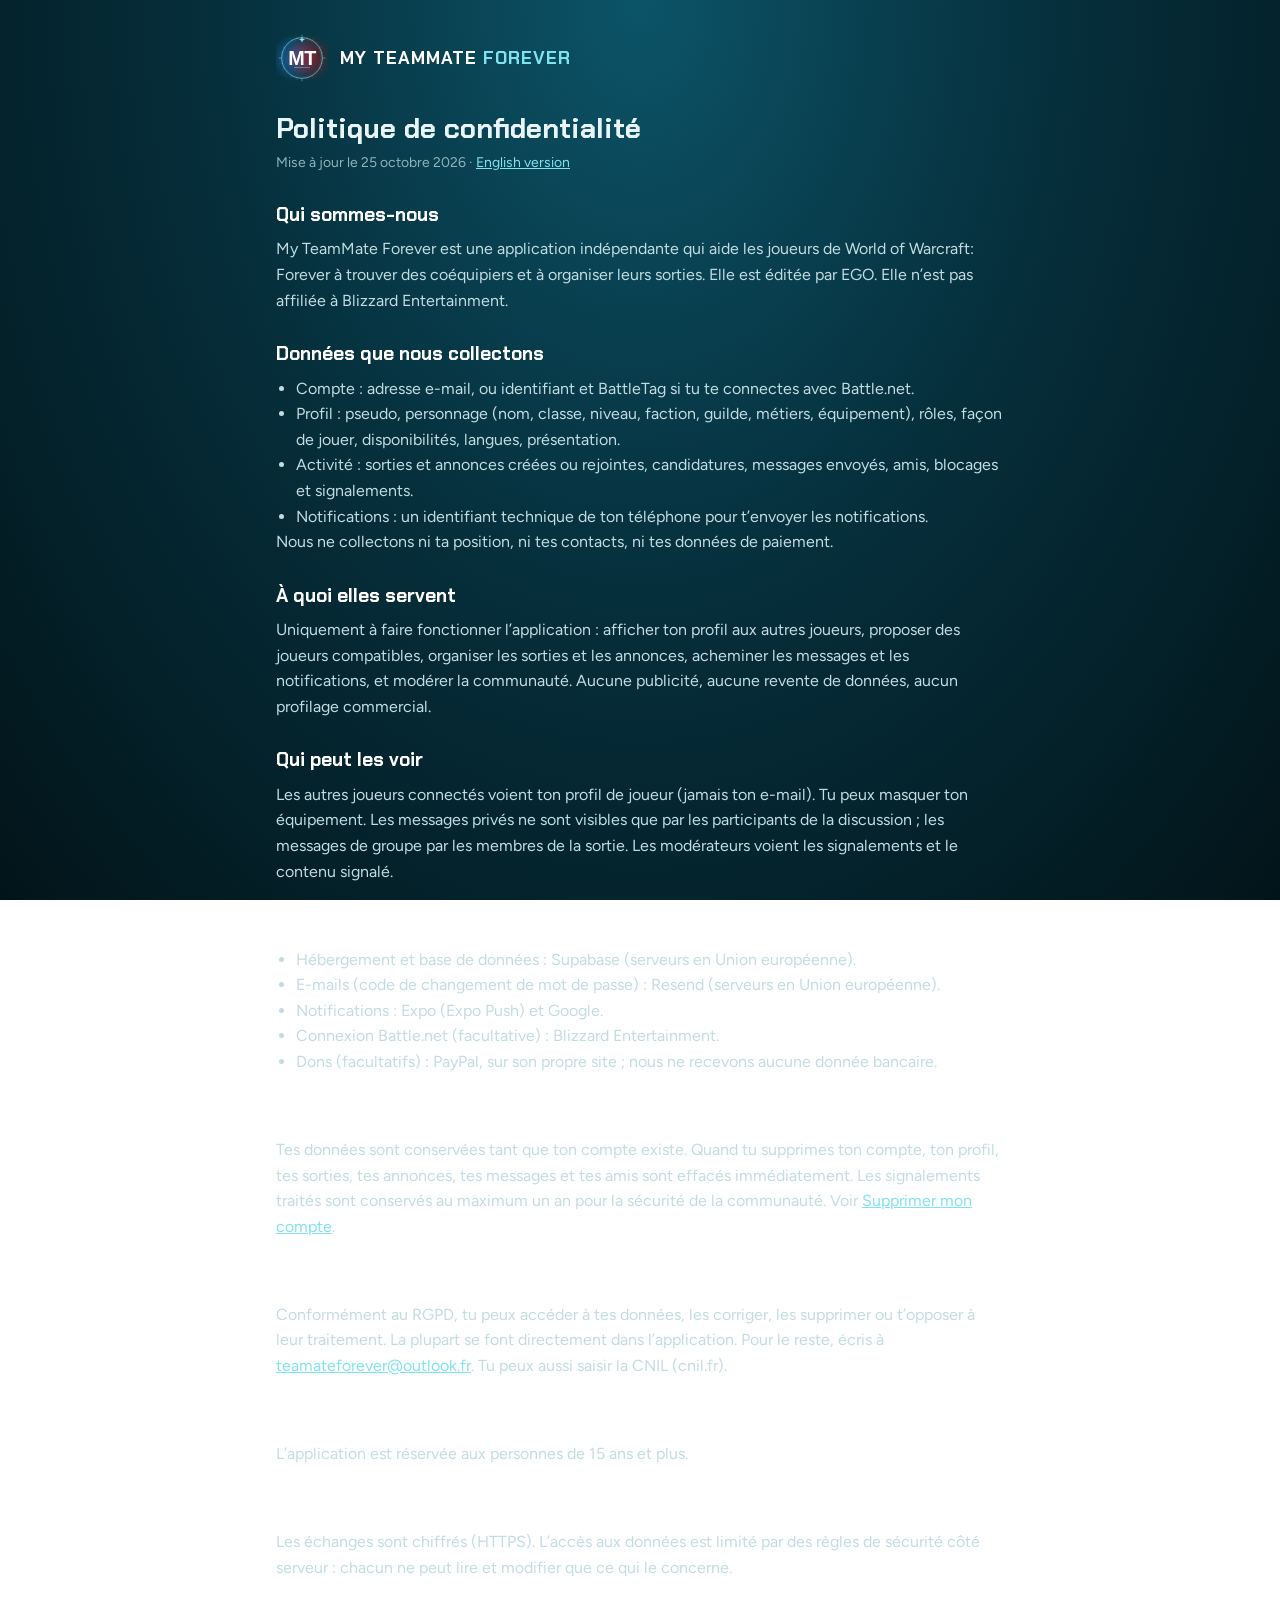
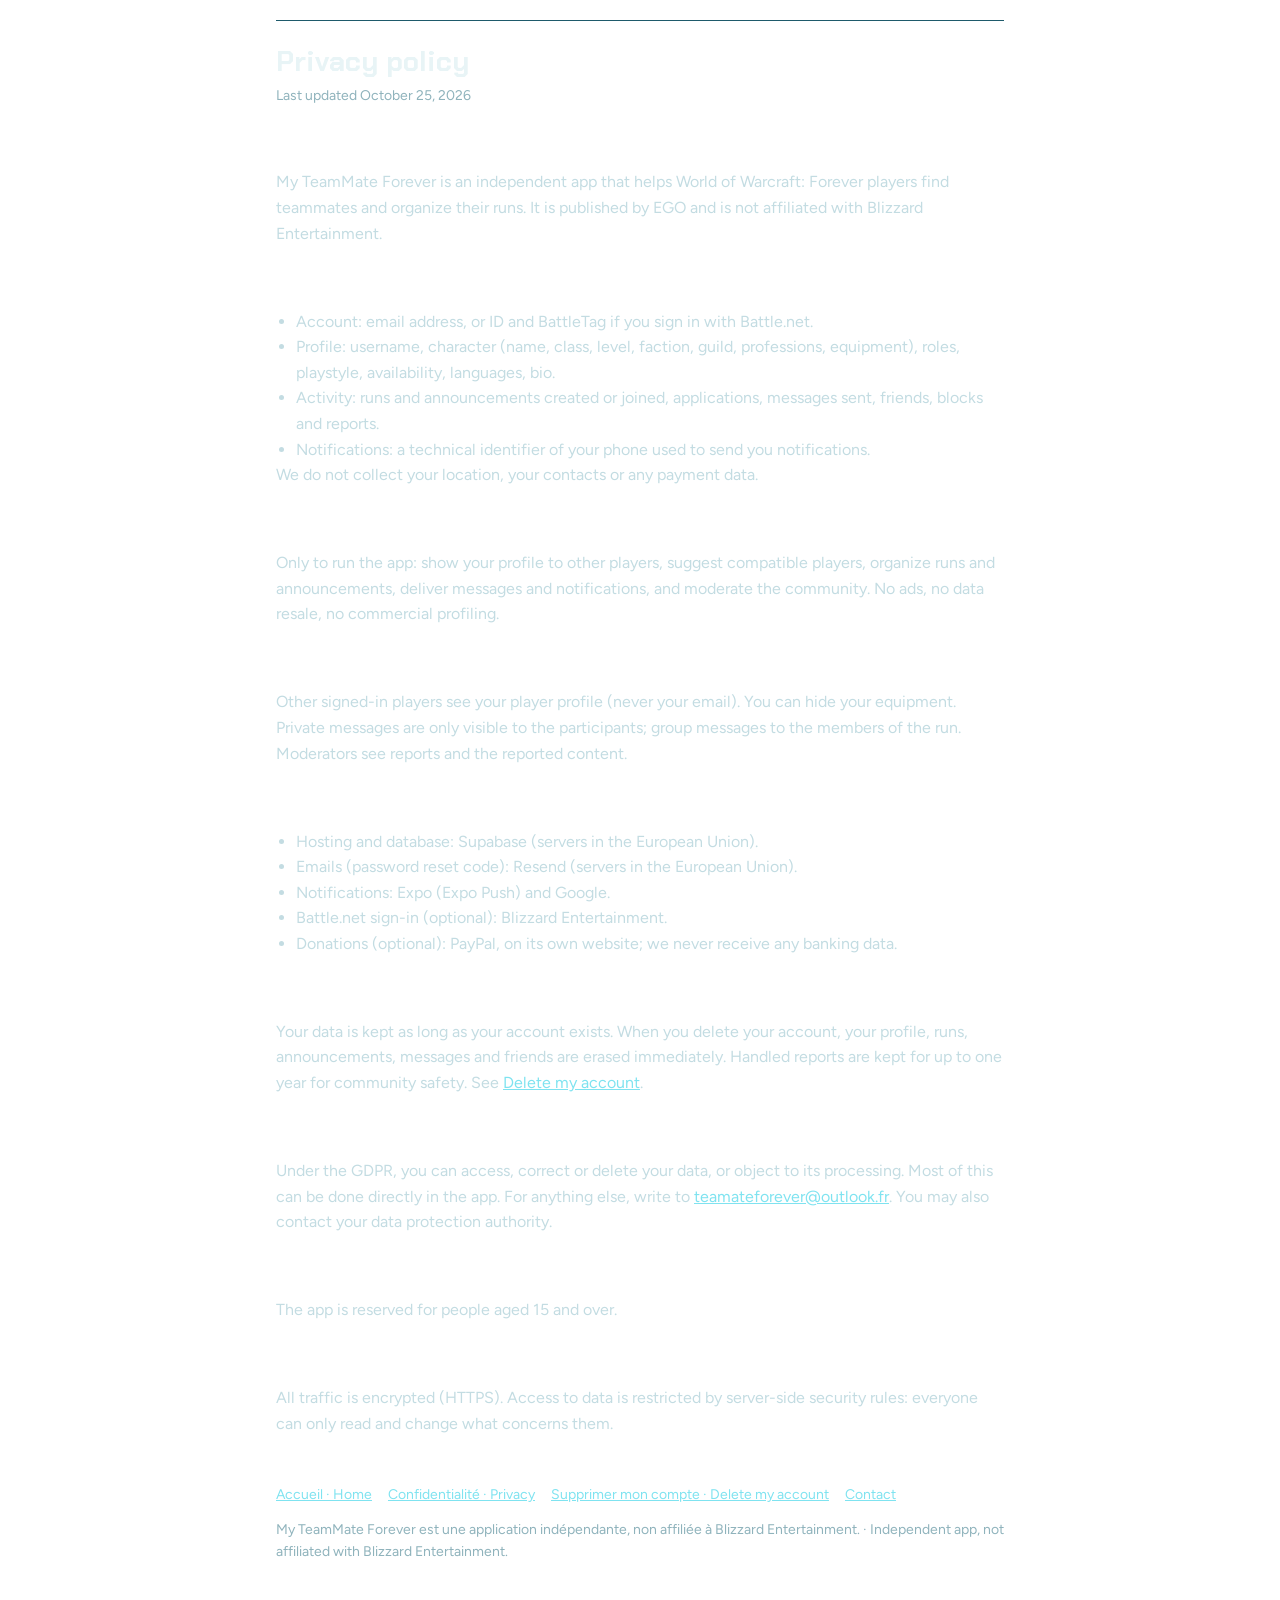
==== confidentialite.html @ d1c6d08a "Create confidentialite.html" ====
<!doctype html><html lang="fr"><head><meta charset="utf-8"><meta name="viewport" content="width=device-width,initial-scale=1"><title>Politique de confidentialité · My TeamMate Forever</title><meta name="description" content="Politique de confidentialité de My TeamMate Forever">
<link rel="icon" href="/logo.svg" type="image/svg+xml">
<link rel="preconnect" href="https://fonts.googleapis.com"><link href="https://fonts.googleapis.com/css2?family=Chakra+Petch:wght@600;700&family=Figtree:wght@400;600&display=swap" rel="stylesheet"><style>*{box-sizing:border-box;margin:0}body{background:radial-gradient(ellipse at 50% 0%,#0C5468 0%,#06303D 45%,#021419 100%) fixed;color:#E8F4F6;font:16px/1.6 Figtree,system-ui,sans-serif;min-height:100vh}
.wrap{max-width:760px;margin:0 auto;padding:32px 16px 64px}a{color:#7FE3F0}h1,h2,.brand{font-family:'Chakra Petch',sans-serif}
header{display:flex;align-items:center;gap:12px;margin-bottom:28px}header .logo{width:52px;height:52px}.brand{font-weight:700;font-size:18px;letter-spacing:1px;color:#fff;text-decoration:none}.brand span{color:#7FE3F0}
h1{font-size:28px;line-height:1.2;margin-bottom:6px}h2{font-size:19px;margin:26px 0 6px;color:#fff}p,li{color:#C3DCE2}ul{padding-left:20px}.muted{color:#8FB3BC;font-size:14px}
.card{background:rgba(11,63,78,.6);border:1px solid #1E5A6B;border-radius:16px;padding:20px;margin:18px 0}.lang{border-top:1px solid #1E5A6B;margin-top:40px;padding-top:24px}
nav.foot{margin-top:48px;display:flex;flex-wrap:wrap;gap:16px;font-size:14px}.hero{text-align:center;padding:30px 0}.hero .logo{width:200px;height:200px}.hero h1{font-size:34px;margin-top:10px}.hero h1 span{color:#7FE3F0}
.btn{display:inline-block;background:#7FE3F0;color:#021419;font-weight:700;text-decoration:none;padding:12px 22px;border-radius:12px;margin-top:16px}</style></head>
<body><div class="wrap"><header><a href="/" style="display:flex;align-items:center;gap:12px;text-decoration:none"><img class="logo" src="/logo.svg" alt="My TeamMate Forever"><span class="brand">MY TEAMMATE <span>FOREVER</span></span></a></header>
<h1>Politique de confidentialité</h1><p class="muted">Mise à jour le 25 octobre 2026 · <a href="#en">English version</a></p><h2>Qui sommes-nous</h2><p>My TeamMate Forever est une application indépendante qui aide les joueurs de World of Warcraft: Forever à trouver des coéquipiers et à organiser leurs sorties. Elle est éditée par EGO. Elle n’est pas affiliée à Blizzard Entertainment.</p><h2>Données que nous collectons</h2><ul><li>Compte : adresse e-mail, ou identifiant et BattleTag si tu te connectes avec Battle.net.</li><li>Profil : pseudo, personnage (nom, classe, niveau, faction, guilde, métiers, équipement), rôles, façon de jouer, disponibilités, langues, présentation.</li><li>Activité : sorties et annonces créées ou rejointes, candidatures, messages envoyés, amis, blocages et signalements.</li><li>Notifications : un identifiant technique de ton téléphone pour t’envoyer les notifications.</li></ul><p>Nous ne collectons ni ta position, ni tes contacts, ni tes données de paiement.</p><h2>À quoi elles servent</h2><p>Uniquement à faire fonctionner l’application : afficher ton profil aux autres joueurs, proposer des joueurs compatibles, organiser les sorties et les annonces, acheminer les messages et les notifications, et modérer la communauté. Aucune publicité, aucune revente de données, aucun profilage commercial.</p><h2>Qui peut les voir</h2><p>Les autres joueurs connectés voient ton profil de joueur (jamais ton e-mail). Tu peux masquer ton équipement. Les messages privés ne sont visibles que par les participants de la discussion ; les messages de groupe par les membres de la sortie. Les modérateurs voient les signalements et le contenu signalé.</p><h2>Prestataires</h2><ul><li>Hébergement et base de données : Supabase (serveurs en Union européenne).</li><li>E-mails (code de changement de mot de passe) : Resend (serveurs en Union européenne).</li><li>Notifications : Expo (Expo Push) et Google.</li><li>Connexion Battle.net (facultative) : Blizzard Entertainment.</li><li>Dons (facultatifs) : PayPal, sur son propre site ; nous ne recevons aucune donnée bancaire.</li></ul><h2>Durée de conservation</h2><p>Tes données sont conservées tant que ton compte existe. Quand tu supprimes ton compte, ton profil, tes sorties, tes annonces, tes messages et tes amis sont effacés immédiatement. Les signalements traités sont conservés au maximum un an pour la sécurité de la communauté. Voir <a href="/supprimer-compte">Supprimer mon compte</a>.</p><h2>Tes droits</h2><p>Conformément au RGPD, tu peux accéder à tes données, les corriger, les supprimer ou t’opposer à leur traitement. La plupart se font directement dans l’application. Pour le reste, écris à <a href="mailto:teamateforever@outlook.fr">teamateforever@outlook.fr</a>. Tu peux aussi saisir la CNIL (cnil.fr).</p><h2>Âge minimum</h2><p>L’application est réservée aux personnes de 15 ans et plus.</p><h2>Sécurité</h2><p>Les échanges sont chiffrés (HTTPS). L’accès aux données est limité par des règles de sécurité côté serveur : chacun ne peut lire et modifier que ce qui le concerne.</p><div class="lang" id="en"><h1>Privacy policy</h1><p class="muted">Last updated October 25, 2026</p><h2>Who we are</h2><p>My TeamMate Forever is an independent app that helps World of Warcraft: Forever players find teammates and organize their runs. It is published by EGO and is not affiliated with Blizzard Entertainment.</p><h2>Data we collect</h2><ul><li>Account: email address, or ID and BattleTag if you sign in with Battle.net.</li><li>Profile: username, character (name, class, level, faction, guild, professions, equipment), roles, playstyle, availability, languages, bio.</li><li>Activity: runs and announcements created or joined, applications, messages sent, friends, blocks and reports.</li><li>Notifications: a technical identifier of your phone used to send you notifications.</li></ul><p>We do not collect your location, your contacts or any payment data.</p><h2>How we use it</h2><p>Only to run the app: show your profile to other players, suggest compatible players, organize runs and announcements, deliver messages and notifications, and moderate the community. No ads, no data resale, no commercial profiling.</p><h2>Who can see it</h2><p>Other signed-in players see your player profile (never your email). You can hide your equipment. Private messages are only visible to the participants; group messages to the members of the run. Moderators see reports and the reported content.</p><h2>Service providers</h2><ul><li>Hosting and database: Supabase (servers in the European Union).</li><li>Emails (password reset code): Resend (servers in the European Union).</li><li>Notifications: Expo (Expo Push) and Google.</li><li>Battle.net sign-in (optional): Blizzard Entertainment.</li><li>Donations (optional): PayPal, on its own website; we never receive any banking data.</li></ul><h2>Retention</h2><p>Your data is kept as long as your account exists. When you delete your account, your profile, runs, announcements, messages and friends are erased immediately. Handled reports are kept for up to one year for community safety. See <a href="/supprimer-compte">Delete my account</a>.</p><h2>Your rights</h2><p>Under the GDPR, you can access, correct or delete your data, or object to its processing. Most of this can be done directly in the app. For anything else, write to <a href="mailto:teamateforever@outlook.fr">teamateforever@outlook.fr</a>. You may also contact your data protection authority.</p><h2>Minimum age</h2><p>The app is reserved for people aged 15 and over.</p><h2>Security</h2><p>All traffic is encrypted (HTTPS). Access to data is restricted by server-side security rules: everyone can only read and change what concerns them.</p></div>
<nav class="foot"><a href="/">Accueil · Home</a><a href="/confidentialite">Confidentialité · Privacy</a><a href="/supprimer-compte">Supprimer mon compte · Delete my account</a><a href="mailto:teamateforever@outlook.fr">Contact</a></nav>
<p class="muted" style="margin-top:12px">My TeamMate Forever est une application indépendante, non affiliée à Blizzard Entertainment. · Independent app, not affiliated with Blizzard Entertainment.</p></div></body></html>
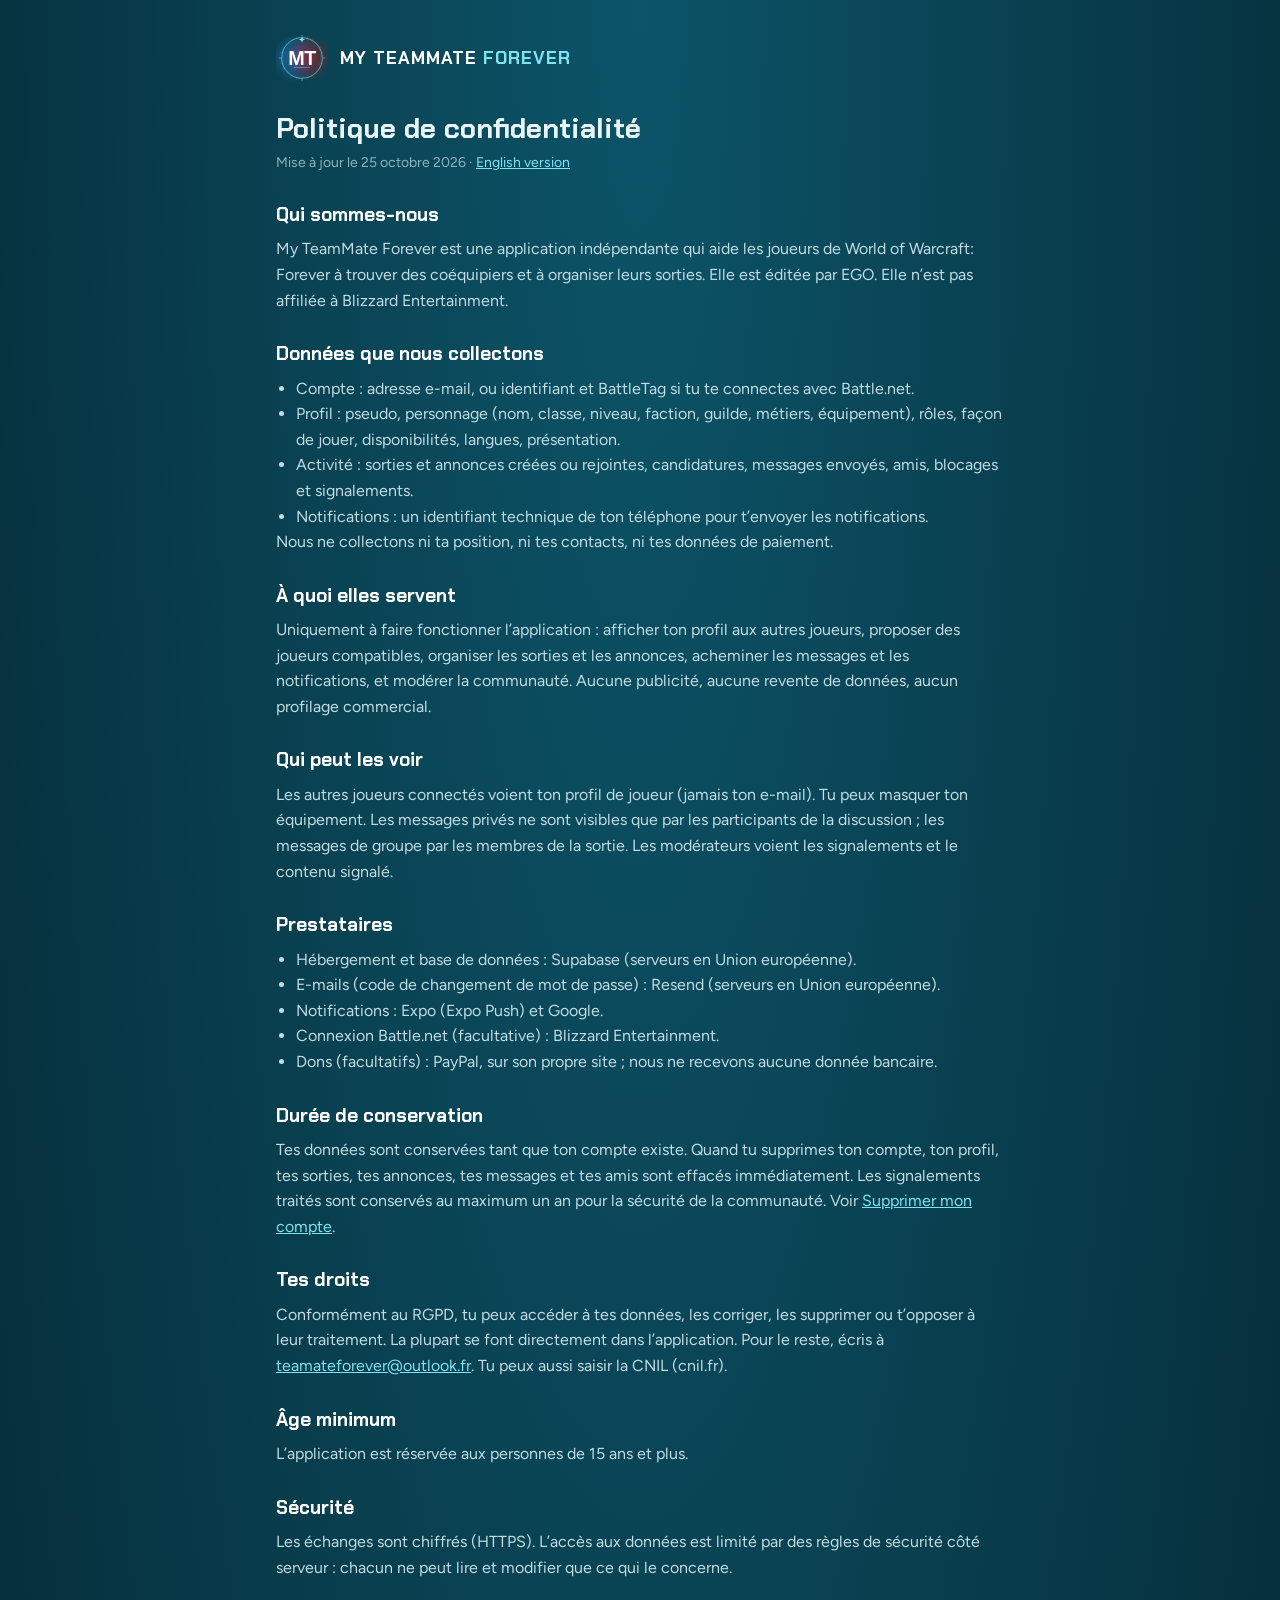
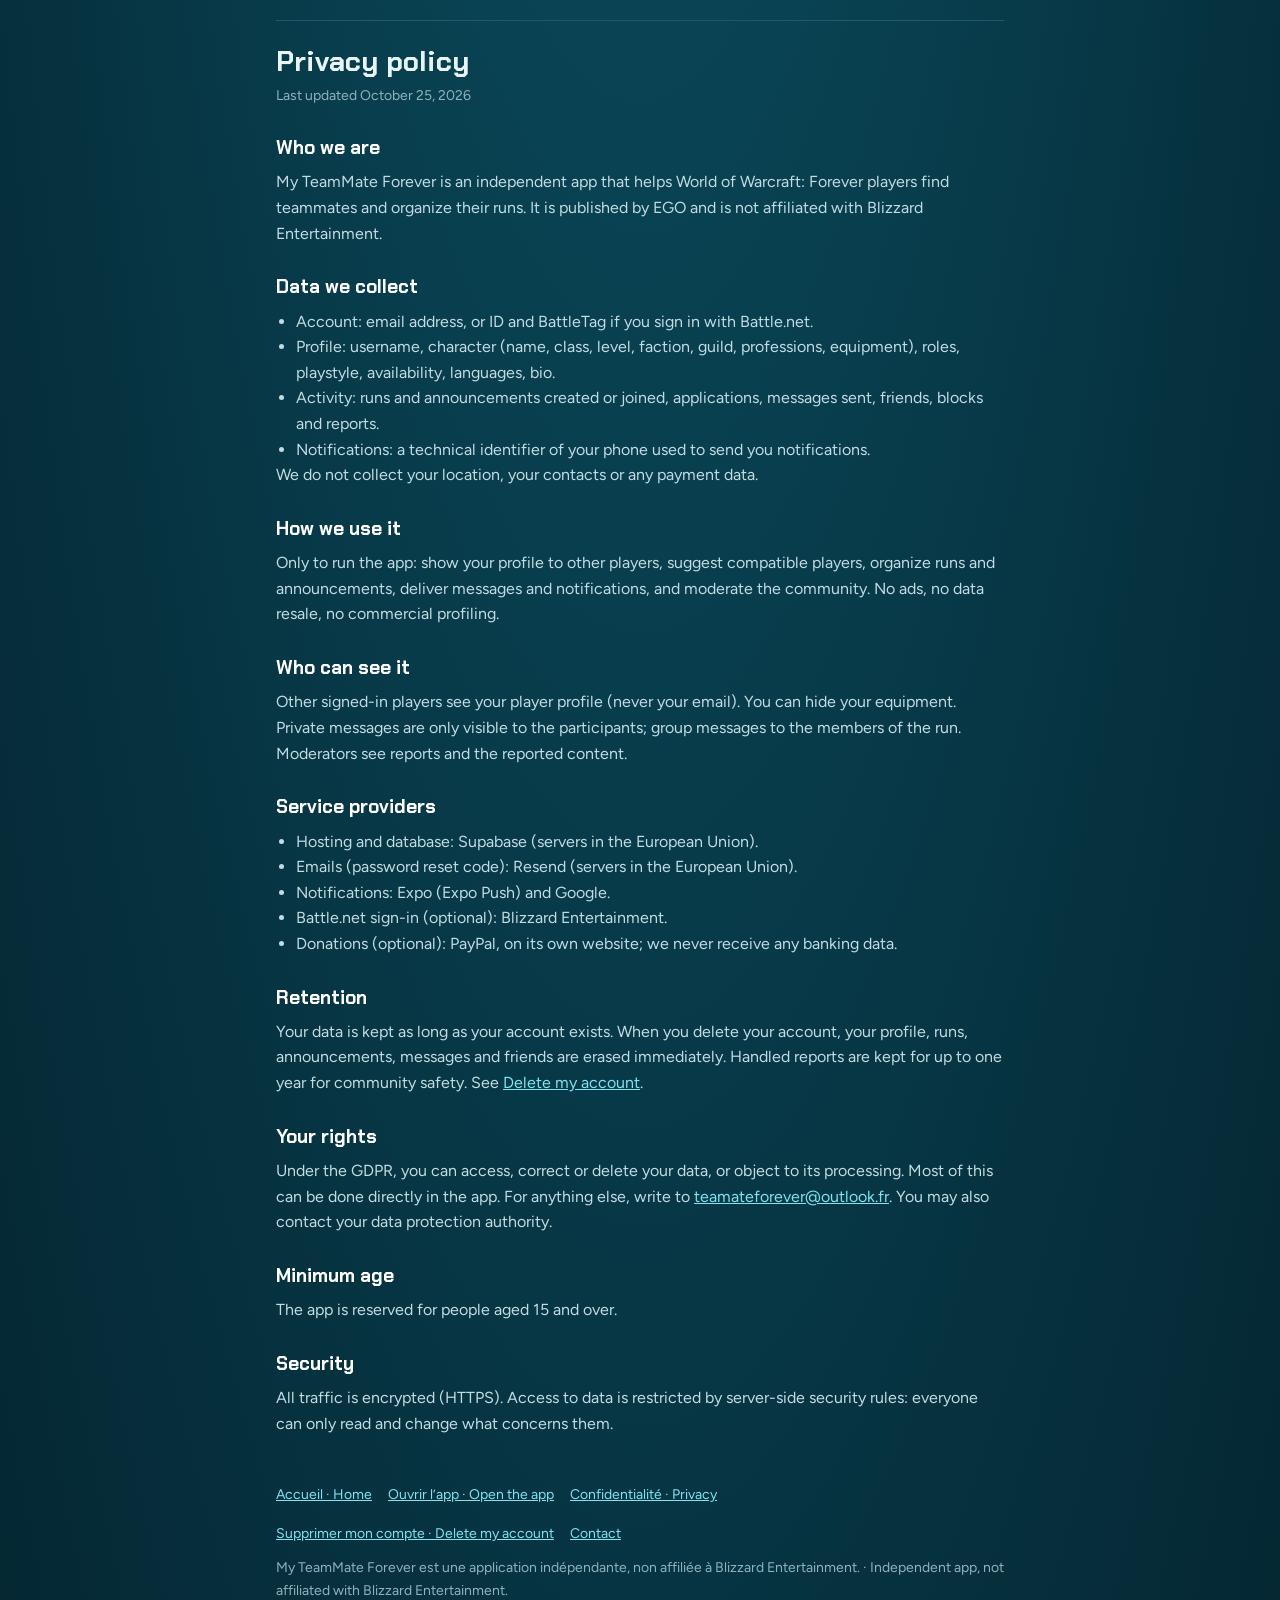
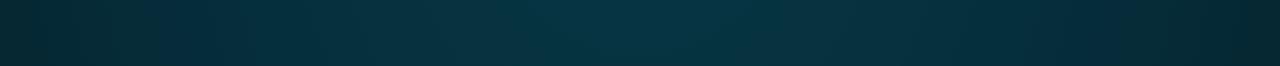
==== commit b5c9600c: "Add files via upload" ====
--- a/confidentialite.html
+++ b/confidentialite.html
@@ -1,13 +1,16 @@
 <!doctype html><html lang="fr"><head><meta charset="utf-8"><meta name="viewport" content="width=device-width,initial-scale=1"><title>Politique de confidentialité · My TeamMate Forever</title><meta name="description" content="Politique de confidentialité de My TeamMate Forever">
+<link rel="canonical" href="https://myteammateforever.com/confidentialite"><meta name="theme-color" content="#06303D"><link rel="alternate" hreflang="fr" href="https://myteammateforever.com/confidentialite"><link rel="alternate" hreflang="en" href="https://myteammateforever.com/confidentialite#en">
+<meta property="og:type" content="website"><meta property="og:site_name" content="My TeamMate Forever"><meta property="og:title" content="Politique de confidentialité · My TeamMate Forever"><meta property="og:description" content="Politique de confidentialité de My TeamMate Forever"><meta property="og:url" content="https://myteammateforever.com/confidentialite"><meta property="og:image" content="https://myteammateforever.com/og-image.jpg"><meta property="og:locale" content="fr_FR"><meta property="og:locale:alternate" content="en_US">
+<meta name="twitter:card" content="summary_large_image"><meta name="twitter:title" content="Politique de confidentialité · My TeamMate Forever"><meta name="twitter:description" content="Politique de confidentialité de My TeamMate Forever"><meta name="twitter:image" content="https://myteammateforever.com/og-image.jpg">
 <link rel="icon" href="/logo.svg" type="image/svg+xml">
-<link rel="preconnect" href="https://fonts.googleapis.com"><link href="https://fonts.googleapis.com/css2?family=Chakra+Petch:wght@600;700&family=Figtree:wght@400;600&display=swap" rel="stylesheet"><style>*{box-sizing:border-box;margin:0}body{background:radial-gradient(ellipse at 50% 0%,#0C5468 0%,#06303D 45%,#021419 100%) fixed;color:#E8F4F6;font:16px/1.6 Figtree,system-ui,sans-serif;min-height:100vh}
+<link rel="preconnect" href="https://fonts.googleapis.com"><link href="https://fonts.googleapis.com/css2?family=Chakra+Petch:wght@600;700&family=Figtree:wght@400;600&display=swap" rel="stylesheet"><style>*{box-sizing:border-box;margin:0}html{background:#021419}body{background:radial-gradient(ellipse at 50% 0%,#0C5468 0%,#06303D 700px,#021419 1400px) no-repeat,#021419;color:#E8F4F6;font:16px/1.6 Figtree,system-ui,sans-serif;min-height:100vh}
 .wrap{max-width:760px;margin:0 auto;padding:32px 16px 64px}a{color:#7FE3F0}h1,h2,.brand{font-family:'Chakra Petch',sans-serif}
 header{display:flex;align-items:center;gap:12px;margin-bottom:28px}header .logo{width:52px;height:52px}.brand{font-weight:700;font-size:18px;letter-spacing:1px;color:#fff;text-decoration:none}.brand span{color:#7FE3F0}
 h1{font-size:28px;line-height:1.2;margin-bottom:6px}h2{font-size:19px;margin:26px 0 6px;color:#fff}p,li{color:#C3DCE2}ul{padding-left:20px}.muted{color:#8FB3BC;font-size:14px}
 .card{background:rgba(11,63,78,.6);border:1px solid #1E5A6B;border-radius:16px;padding:20px;margin:18px 0}.lang{border-top:1px solid #1E5A6B;margin-top:40px;padding-top:24px}
 nav.foot{margin-top:48px;display:flex;flex-wrap:wrap;gap:16px;font-size:14px}.hero{text-align:center;padding:30px 0}.hero .logo{width:200px;height:200px}.hero h1{font-size:34px;margin-top:10px}.hero h1 span{color:#7FE3F0}
-.btn{display:inline-block;background:#7FE3F0;color:#021419;font-weight:700;text-decoration:none;padding:12px 22px;border-radius:12px;margin-top:16px}</style></head>
+.faq h3{font-size:16px;margin:16px 0 4px;color:#fff;font-family:'Chakra Petch',sans-serif}.feat{display:grid;grid-template-columns:repeat(auto-fit,minmax(220px,1fr));gap:14px}.feat .card{margin:0}.feat h3{color:#fff;font-size:16px;margin-bottom:4px;font-family:'Chakra Petch',sans-serif}.soon{display:inline-block;border:1px solid #7FE3F0;color:#7FE3F0;border-radius:999px;padding:4px 12px;font-size:13px;margin-top:10px}.btn{display:inline-block;background:#7FE3F0;color:#021419;font-weight:700;text-decoration:none;padding:12px 22px;border-radius:12px;margin-top:16px}</style></head>
 <body><div class="wrap"><header><a href="/" style="display:flex;align-items:center;gap:12px;text-decoration:none"><img class="logo" src="/logo.svg" alt="My TeamMate Forever"><span class="brand">MY TEAMMATE <span>FOREVER</span></span></a></header>
 <h1>Politique de confidentialité</h1><p class="muted">Mise à jour le 25 octobre 2026 · <a href="#en">English version</a></p><h2>Qui sommes-nous</h2><p>My TeamMate Forever est une application indépendante qui aide les joueurs de World of Warcraft: Forever à trouver des coéquipiers et à organiser leurs sorties. Elle est éditée par EGO. Elle n’est pas affiliée à Blizzard Entertainment.</p><h2>Données que nous collectons</h2><ul><li>Compte : adresse e-mail, ou identifiant et BattleTag si tu te connectes avec Battle.net.</li><li>Profil : pseudo, personnage (nom, classe, niveau, faction, guilde, métiers, équipement), rôles, façon de jouer, disponibilités, langues, présentation.</li><li>Activité : sorties et annonces créées ou rejointes, candidatures, messages envoyés, amis, blocages et signalements.</li><li>Notifications : un identifiant technique de ton téléphone pour t’envoyer les notifications.</li></ul><p>Nous ne collectons ni ta position, ni tes contacts, ni tes données de paiement.</p><h2>À quoi elles servent</h2><p>Uniquement à faire fonctionner l’application : afficher ton profil aux autres joueurs, proposer des joueurs compatibles, organiser les sorties et les annonces, acheminer les messages et les notifications, et modérer la communauté. Aucune publicité, aucune revente de données, aucun profilage commercial.</p><h2>Qui peut les voir</h2><p>Les autres joueurs connectés voient ton profil de joueur (jamais ton e-mail). Tu peux masquer ton équipement. Les messages privés ne sont visibles que par les participants de la discussion ; les messages de groupe par les membres de la sortie. Les modérateurs voient les signalements et le contenu signalé.</p><h2>Prestataires</h2><ul><li>Hébergement et base de données : Supabase (serveurs en Union européenne).</li><li>E-mails (code de changement de mot de passe) : Resend (serveurs en Union européenne).</li><li>Notifications : Expo (Expo Push) et Google.</li><li>Connexion Battle.net (facultative) : Blizzard Entertainment.</li><li>Dons (facultatifs) : PayPal, sur son propre site ; nous ne recevons aucune donnée bancaire.</li></ul><h2>Durée de conservation</h2><p>Tes données sont conservées tant que ton compte existe. Quand tu supprimes ton compte, ton profil, tes sorties, tes annonces, tes messages et tes amis sont effacés immédiatement. Les signalements traités sont conservés au maximum un an pour la sécurité de la communauté. Voir <a href="/supprimer-compte">Supprimer mon compte</a>.</p><h2>Tes droits</h2><p>Conformément au RGPD, tu peux accéder à tes données, les corriger, les supprimer ou t’opposer à leur traitement. La plupart se font directement dans l’application. Pour le reste, écris à <a href="mailto:teamateforever@outlook.fr">teamateforever@outlook.fr</a>. Tu peux aussi saisir la CNIL (cnil.fr).</p><h2>Âge minimum</h2><p>L’application est réservée aux personnes de 15 ans et plus.</p><h2>Sécurité</h2><p>Les échanges sont chiffrés (HTTPS). L’accès aux données est limité par des règles de sécurité côté serveur : chacun ne peut lire et modifier que ce qui le concerne.</p><div class="lang" id="en"><h1>Privacy policy</h1><p class="muted">Last updated October 25, 2026</p><h2>Who we are</h2><p>My TeamMate Forever is an independent app that helps World of Warcraft: Forever players find teammates and organize their runs. It is published by EGO and is not affiliated with Blizzard Entertainment.</p><h2>Data we collect</h2><ul><li>Account: email address, or ID and BattleTag if you sign in with Battle.net.</li><li>Profile: username, character (name, class, level, faction, guild, professions, equipment), roles, playstyle, availability, languages, bio.</li><li>Activity: runs and announcements created or joined, applications, messages sent, friends, blocks and reports.</li><li>Notifications: a technical identifier of your phone used to send you notifications.</li></ul><p>We do not collect your location, your contacts or any payment data.</p><h2>How we use it</h2><p>Only to run the app: show your profile to other players, suggest compatible players, organize runs and announcements, deliver messages and notifications, and moderate the community. No ads, no data resale, no commercial profiling.</p><h2>Who can see it</h2><p>Other signed-in players see your player profile (never your email). You can hide your equipment. Private messages are only visible to the participants; group messages to the members of the run. Moderators see reports and the reported content.</p><h2>Service providers</h2><ul><li>Hosting and database: Supabase (servers in the European Union).</li><li>Emails (password reset code): Resend (servers in the European Union).</li><li>Notifications: Expo (Expo Push) and Google.</li><li>Battle.net sign-in (optional): Blizzard Entertainment.</li><li>Donations (optional): PayPal, on its own website; we never receive any banking data.</li></ul><h2>Retention</h2><p>Your data is kept as long as your account exists. When you delete your account, your profile, runs, announcements, messages and friends are erased immediately. Handled reports are kept for up to one year for community safety. See <a href="/supprimer-compte">Delete my account</a>.</p><h2>Your rights</h2><p>Under the GDPR, you can access, correct or delete your data, or object to its processing. Most of this can be done directly in the app. For anything else, write to <a href="mailto:teamateforever@outlook.fr">teamateforever@outlook.fr</a>. You may also contact your data protection authority.</p><h2>Minimum age</h2><p>The app is reserved for people aged 15 and over.</p><h2>Security</h2><p>All traffic is encrypted (HTTPS). Access to data is restricted by server-side security rules: everyone can only read and change what concerns them.</p></div>
-<nav class="foot"><a href="/">Accueil · Home</a><a href="/confidentialite">Confidentialité · Privacy</a><a href="/supprimer-compte">Supprimer mon compte · Delete my account</a><a href="mailto:teamateforever@outlook.fr">Contact</a></nav>
-<p class="muted" style="margin-top:12px">My TeamMate Forever est une application indépendante, non affiliée à Blizzard Entertainment. · Independent app, not affiliated with Blizzard Entertainment.</p></div></body></html>
+<nav class="foot"><a href="/">Accueil · Home</a><a href="/app">Ouvrir l’app · Open the app</a><a href="/confidentialite">Confidentialité · Privacy</a><a href="/supprimer-compte">Supprimer mon compte · Delete my account</a><a href="mailto:teamateforever@outlook.fr">Contact</a></nav>
+<p class="muted" style="margin-top:12px">My TeamMate Forever est une application indépendante, non affiliée à Blizzard Entertainment. · Independent app, not affiliated with Blizzard Entertainment.</p></div></body></html>
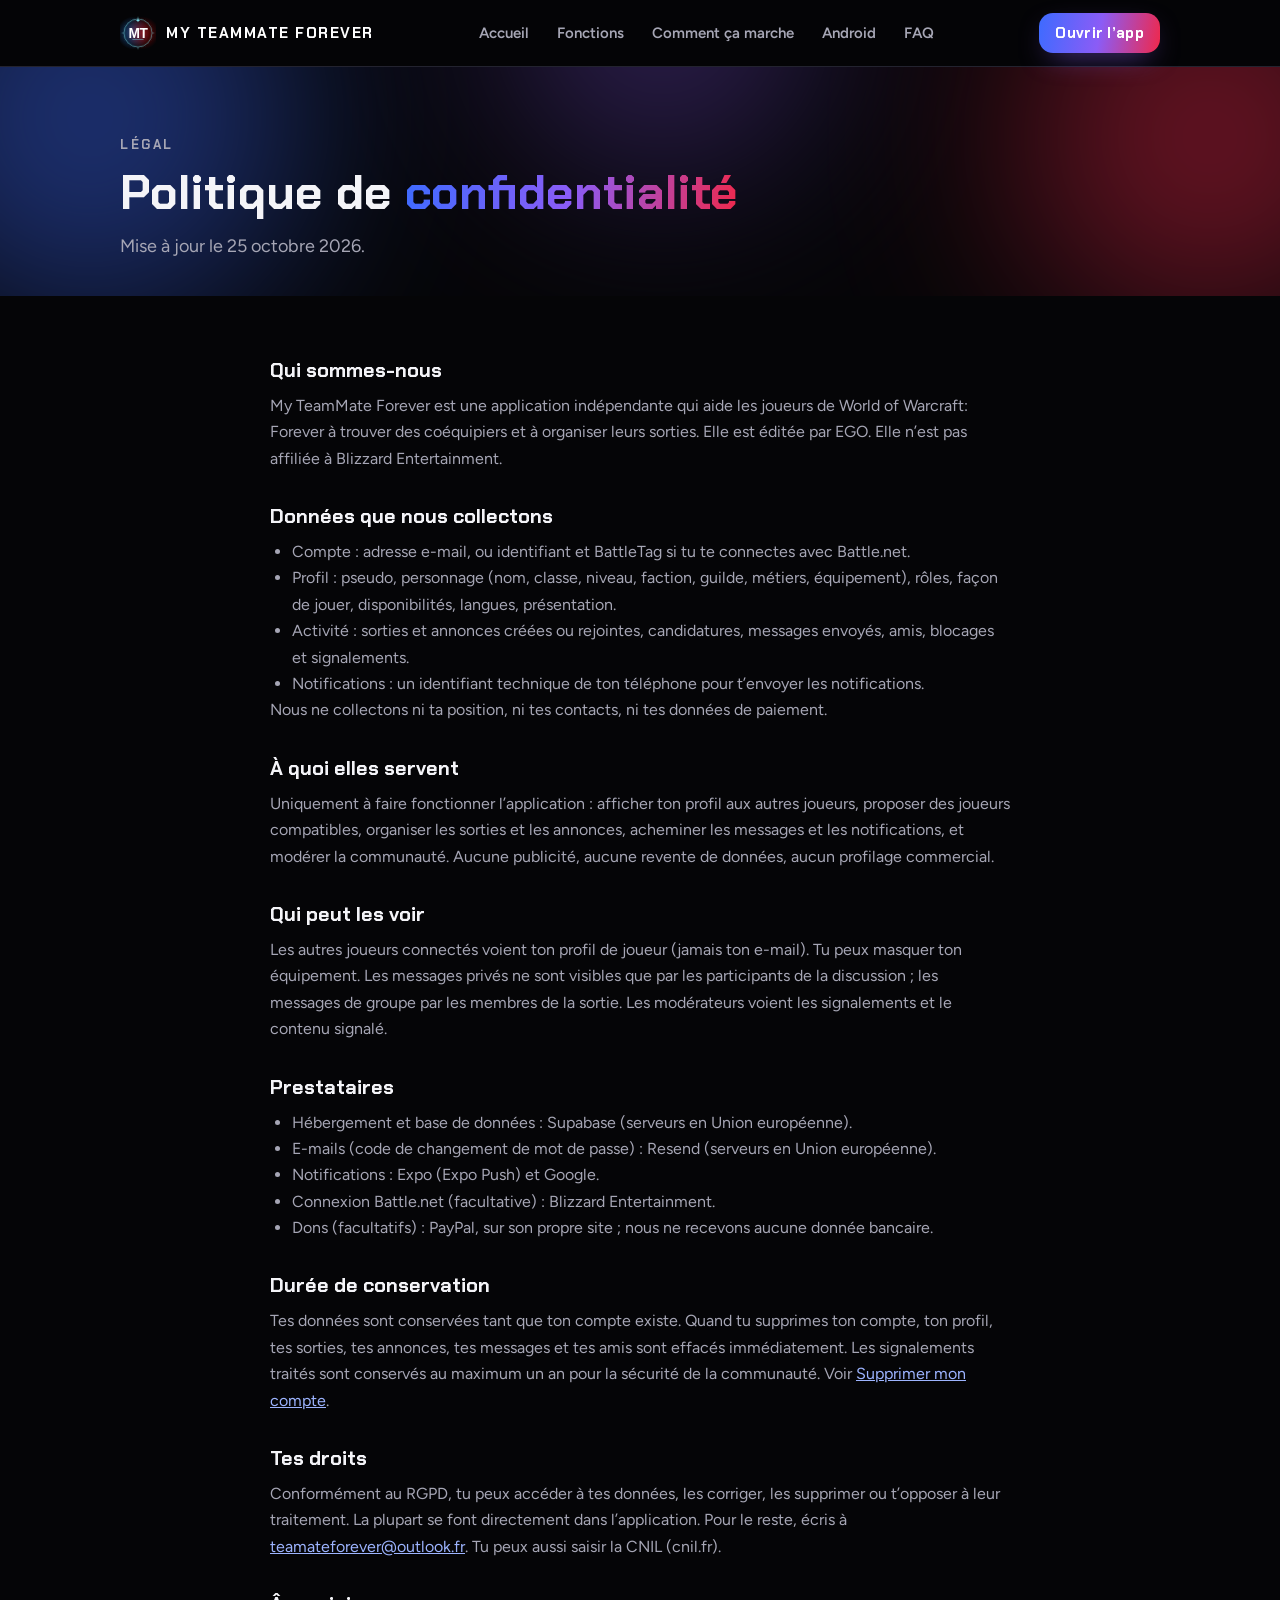
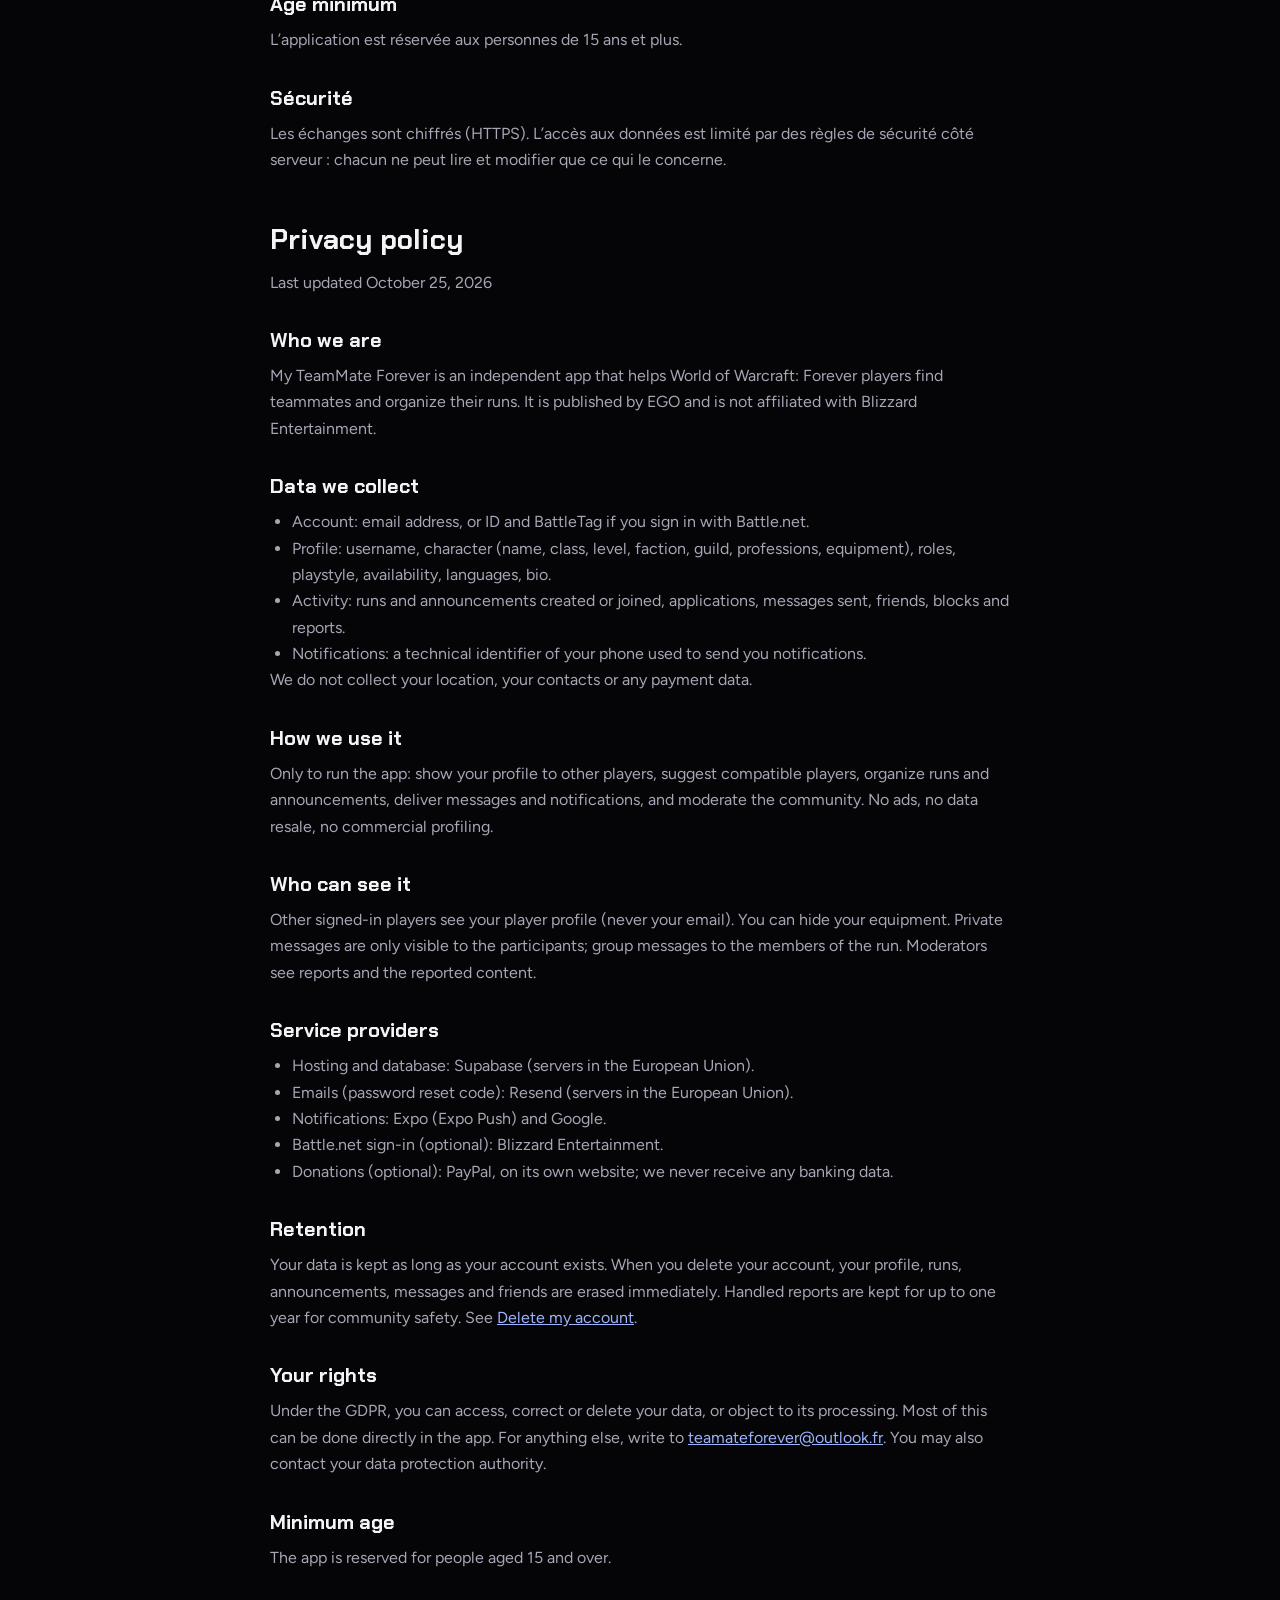
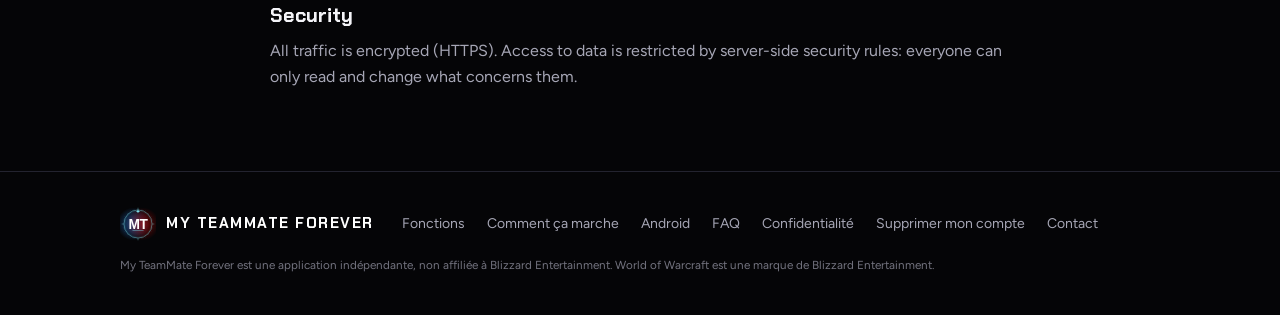
==== commit 0ea74a7e: "Add files via upload" ====
--- a/confidentialite.html
+++ b/confidentialite.html
@@ -1,16 +1,17 @@
-<!doctype html><html lang="fr"><head><meta charset="utf-8"><meta name="viewport" content="width=device-width,initial-scale=1"><title>Politique de confidentialité · My TeamMate Forever</title><meta name="description" content="Politique de confidentialité de My TeamMate Forever">
-<link rel="canonical" href="https://myteammateforever.com/confidentialite"><meta name="theme-color" content="#06303D"><link rel="alternate" hreflang="fr" href="https://myteammateforever.com/confidentialite"><link rel="alternate" hreflang="en" href="https://myteammateforever.com/confidentialite#en">
-<meta property="og:type" content="website"><meta property="og:site_name" content="My TeamMate Forever"><meta property="og:title" content="Politique de confidentialité · My TeamMate Forever"><meta property="og:description" content="Politique de confidentialité de My TeamMate Forever"><meta property="og:url" content="https://myteammateforever.com/confidentialite"><meta property="og:image" content="https://myteammateforever.com/og-image.jpg"><meta property="og:locale" content="fr_FR"><meta property="og:locale:alternate" content="en_US">
-<meta name="twitter:card" content="summary_large_image"><meta name="twitter:title" content="Politique de confidentialité · My TeamMate Forever"><meta name="twitter:description" content="Politique de confidentialité de My TeamMate Forever"><meta name="twitter:image" content="https://myteammateforever.com/og-image.jpg">
-<link rel="icon" href="/logo.svg" type="image/svg+xml">
-<link rel="preconnect" href="https://fonts.googleapis.com"><link href="https://fonts.googleapis.com/css2?family=Chakra+Petch:wght@600;700&family=Figtree:wght@400;600&display=swap" rel="stylesheet"><style>*{box-sizing:border-box;margin:0}html{background:#021419}body{background:radial-gradient(ellipse at 50% 0%,#0C5468 0%,#06303D 700px,#021419 1400px) no-repeat,#021419;color:#E8F4F6;font:16px/1.6 Figtree,system-ui,sans-serif;min-height:100vh}
-.wrap{max-width:760px;margin:0 auto;padding:32px 16px 64px}a{color:#7FE3F0}h1,h2,.brand{font-family:'Chakra Petch',sans-serif}
-header{display:flex;align-items:center;gap:12px;margin-bottom:28px}header .logo{width:52px;height:52px}.brand{font-weight:700;font-size:18px;letter-spacing:1px;color:#fff;text-decoration:none}.brand span{color:#7FE3F0}
-h1{font-size:28px;line-height:1.2;margin-bottom:6px}h2{font-size:19px;margin:26px 0 6px;color:#fff}p,li{color:#C3DCE2}ul{padding-left:20px}.muted{color:#8FB3BC;font-size:14px}
-.card{background:rgba(11,63,78,.6);border:1px solid #1E5A6B;border-radius:16px;padding:20px;margin:18px 0}.lang{border-top:1px solid #1E5A6B;margin-top:40px;padding-top:24px}
-nav.foot{margin-top:48px;display:flex;flex-wrap:wrap;gap:16px;font-size:14px}.hero{text-align:center;padding:30px 0}.hero .logo{width:200px;height:200px}.hero h1{font-size:34px;margin-top:10px}.hero h1 span{color:#7FE3F0}
-.faq h3{font-size:16px;margin:16px 0 4px;color:#fff;font-family:'Chakra Petch',sans-serif}.feat{display:grid;grid-template-columns:repeat(auto-fit,minmax(220px,1fr));gap:14px}.feat .card{margin:0}.feat h3{color:#fff;font-size:16px;margin-bottom:4px;font-family:'Chakra Petch',sans-serif}.soon{display:inline-block;border:1px solid #7FE3F0;color:#7FE3F0;border-radius:999px;padding:4px 12px;font-size:13px;margin-top:10px}.btn{display:inline-block;background:#7FE3F0;color:#021419;font-weight:700;text-decoration:none;padding:12px 22px;border-radius:12px;margin-top:16px}</style></head>
-<body><div class="wrap"><header><a href="/" style="display:flex;align-items:center;gap:12px;text-decoration:none"><img class="logo" src="/logo.svg" alt="My TeamMate Forever"><span class="brand">MY TEAMMATE <span>FOREVER</span></span></a></header>
-<h1>Politique de confidentialité</h1><p class="muted">Mise à jour le 25 octobre 2026 · <a href="#en">English version</a></p><h2>Qui sommes-nous</h2><p>My TeamMate Forever est une application indépendante qui aide les joueurs de World of Warcraft: Forever à trouver des coéquipiers et à organiser leurs sorties. Elle est éditée par EGO. Elle n’est pas affiliée à Blizzard Entertainment.</p><h2>Données que nous collectons</h2><ul><li>Compte : adresse e-mail, ou identifiant et BattleTag si tu te connectes avec Battle.net.</li><li>Profil : pseudo, personnage (nom, classe, niveau, faction, guilde, métiers, équipement), rôles, façon de jouer, disponibilités, langues, présentation.</li><li>Activité : sorties et annonces créées ou rejointes, candidatures, messages envoyés, amis, blocages et signalements.</li><li>Notifications : un identifiant technique de ton téléphone pour t’envoyer les notifications.</li></ul><p>Nous ne collectons ni ta position, ni tes contacts, ni tes données de paiement.</p><h2>À quoi elles servent</h2><p>Uniquement à faire fonctionner l’application : afficher ton profil aux autres joueurs, proposer des joueurs compatibles, organiser les sorties et les annonces, acheminer les messages et les notifications, et modérer la communauté. Aucune publicité, aucune revente de données, aucun profilage commercial.</p><h2>Qui peut les voir</h2><p>Les autres joueurs connectés voient ton profil de joueur (jamais ton e-mail). Tu peux masquer ton équipement. Les messages privés ne sont visibles que par les participants de la discussion ; les messages de groupe par les membres de la sortie. Les modérateurs voient les signalements et le contenu signalé.</p><h2>Prestataires</h2><ul><li>Hébergement et base de données : Supabase (serveurs en Union européenne).</li><li>E-mails (code de changement de mot de passe) : Resend (serveurs en Union européenne).</li><li>Notifications : Expo (Expo Push) et Google.</li><li>Connexion Battle.net (facultative) : Blizzard Entertainment.</li><li>Dons (facultatifs) : PayPal, sur son propre site ; nous ne recevons aucune donnée bancaire.</li></ul><h2>Durée de conservation</h2><p>Tes données sont conservées tant que ton compte existe. Quand tu supprimes ton compte, ton profil, tes sorties, tes annonces, tes messages et tes amis sont effacés immédiatement. Les signalements traités sont conservés au maximum un an pour la sécurité de la communauté. Voir <a href="/supprimer-compte">Supprimer mon compte</a>.</p><h2>Tes droits</h2><p>Conformément au RGPD, tu peux accéder à tes données, les corriger, les supprimer ou t’opposer à leur traitement. La plupart se font directement dans l’application. Pour le reste, écris à <a href="mailto:teamateforever@outlook.fr">teamateforever@outlook.fr</a>. Tu peux aussi saisir la CNIL (cnil.fr).</p><h2>Âge minimum</h2><p>L’application est réservée aux personnes de 15 ans et plus.</p><h2>Sécurité</h2><p>Les échanges sont chiffrés (HTTPS). L’accès aux données est limité par des règles de sécurité côté serveur : chacun ne peut lire et modifier que ce qui le concerne.</p><div class="lang" id="en"><h1>Privacy policy</h1><p class="muted">Last updated October 25, 2026</p><h2>Who we are</h2><p>My TeamMate Forever is an independent app that helps World of Warcraft: Forever players find teammates and organize their runs. It is published by EGO and is not affiliated with Blizzard Entertainment.</p><h2>Data we collect</h2><ul><li>Account: email address, or ID and BattleTag if you sign in with Battle.net.</li><li>Profile: username, character (name, class, level, faction, guild, professions, equipment), roles, playstyle, availability, languages, bio.</li><li>Activity: runs and announcements created or joined, applications, messages sent, friends, blocks and reports.</li><li>Notifications: a technical identifier of your phone used to send you notifications.</li></ul><p>We do not collect your location, your contacts or any payment data.</p><h2>How we use it</h2><p>Only to run the app: show your profile to other players, suggest compatible players, organize runs and announcements, deliver messages and notifications, and moderate the community. No ads, no data resale, no commercial profiling.</p><h2>Who can see it</h2><p>Other signed-in players see your player profile (never your email). You can hide your equipment. Private messages are only visible to the participants; group messages to the members of the run. Moderators see reports and the reported content.</p><h2>Service providers</h2><ul><li>Hosting and database: Supabase (servers in the European Union).</li><li>Emails (password reset code): Resend (servers in the European Union).</li><li>Notifications: Expo (Expo Push) and Google.</li><li>Battle.net sign-in (optional): Blizzard Entertainment.</li><li>Donations (optional): PayPal, on its own website; we never receive any banking data.</li></ul><h2>Retention</h2><p>Your data is kept as long as your account exists. When you delete your account, your profile, runs, announcements, messages and friends are erased immediately. Handled reports are kept for up to one year for community safety. See <a href="/supprimer-compte">Delete my account</a>.</p><h2>Your rights</h2><p>Under the GDPR, you can access, correct or delete your data, or object to its processing. Most of this can be done directly in the app. For anything else, write to <a href="mailto:teamateforever@outlook.fr">teamateforever@outlook.fr</a>. You may also contact your data protection authority.</p><h2>Minimum age</h2><p>The app is reserved for people aged 15 and over.</p><h2>Security</h2><p>All traffic is encrypted (HTTPS). Access to data is restricted by server-side security rules: everyone can only read and change what concerns them.</p></div>
-<nav class="foot"><a href="/">Accueil · Home</a><a href="/app">Ouvrir l’app · Open the app</a><a href="/confidentialite">Confidentialité · Privacy</a><a href="/supprimer-compte">Supprimer mon compte · Delete my account</a><a href="mailto:teamateforever@outlook.fr">Contact</a></nav>
-<p class="muted" style="margin-top:12px">My TeamMate Forever est une application indépendante, non affiliée à Blizzard Entertainment. · Independent app, not affiliated with Blizzard Entertainment.</p></div></body></html>+<!doctype html><html lang="fr"><head><meta charset="utf-8"><meta name="viewport" content="width=device-width,initial-scale=1">
+<title>Politique de confidentialité · My TeamMate Forever</title><meta name="description" content="Politique de confidentialité de My TeamMate Forever"><link rel="canonical" href="https://myteammateforever.com/confidentialite"><meta name="theme-color" content="#050507">
+<link rel="icon" href="/logo.svg" type="image/svg+xml"><link rel="stylesheet" href="/style.css">
+<meta property="og:type" content="website"><meta property="og:site_name" content="My TeamMate Forever"><meta property="og:title" content="Politique de confidentialité · My TeamMate Forever"><meta property="og:description" content="Politique de confidentialité de My TeamMate Forever"><meta property="og:url" content="https://myteammateforever.com/confidentialite"><meta property="og:image" content="https://myteammateforever.com/og-image.jpg"><meta property="og:locale" content="fr_FR">
+<meta name="twitter:card" content="summary_large_image"><meta name="twitter:image" content="https://myteammateforever.com/og-image.jpg">
+<link rel="preconnect" href="https://fonts.googleapis.com"><link rel="preconnect" href="https://fonts.gstatic.com" crossorigin><link href="https://fonts.googleapis.com/css2?family=Chakra+Petch:wght@600;700&family=Figtree:wght@400;600;700&display=swap" rel="stylesheet"></head>
+<body><header class="top"><div class="wrap">
+<a class="brand" href="/"><img src="/logo.svg" alt="" width="36" height="36"><span>MY TEAMMATE FOREVER</span></a>
+<nav class="nav" aria-label="Navigation"><a href="/">Accueil</a><a href="/fonctions">Fonctions</a><a href="/guide">Comment ça marche</a><a href="/android">Android</a><a href="/faq">FAQ</a></nav>
+<a class="btn btn-main" href="/app">Ouvrir l’app</a>
+<button class="menu" aria-label="Menu" aria-expanded="false" onclick="var m=document.getElementById('mnav');m.classList.toggle('open');this.setAttribute('aria-expanded',m.classList.contains('open'))"><svg width="20" height="20" viewBox="0 0 24 24" fill="none" stroke="currentColor" stroke-width="2" stroke-linecap="round"><path d="M4 7h16M4 12h16M4 17h16"/></svg></button>
+</div><nav class="mnav" id="mnav" aria-label="Menu mobile"><a href="/">Accueil</a><a href="/fonctions">Fonctions</a><a href="/guide">Comment ça marche</a><a href="/android">Android</a><a href="/faq">FAQ</a><a class="btn btn-main" href="/app">Ouvrir l’app</a></nav></header>
+<main><div class="phead"><div class="glow" style="width:420px;height:420px;left:-120px;top:-160px;background:#3D6BFF"></div><div class="glow" style="width:380px;height:380px;right:-120px;top:-120px;background:#F0284A"></div><div class="glow" style="width:300px;height:300px;left:40%;top:-200px;background:#8B5CF6;opacity:.35"></div><div class="wrap" style="position:relative"><span class="tag">Légal</span><h1>Politique de <span class="grad">confidentialité</span></h1><p>Mise à jour le 25 octobre 2026.</p></div></div><section><div class="wrap prose"><h2>Qui sommes-nous</h2><p>My TeamMate Forever est une application indépendante qui aide les joueurs de World of Warcraft: Forever à trouver des coéquipiers et à organiser leurs sorties. Elle est éditée par EGO. Elle n’est pas affiliée à Blizzard Entertainment.</p><h2>Données que nous collectons</h2><ul><li>Compte : adresse e-mail, ou identifiant et BattleTag si tu te connectes avec Battle.net.</li><li>Profil : pseudo, personnage (nom, classe, niveau, faction, guilde, métiers, équipement), rôles, façon de jouer, disponibilités, langues, présentation.</li><li>Activité : sorties et annonces créées ou rejointes, candidatures, messages envoyés, amis, blocages et signalements.</li><li>Notifications : un identifiant technique de ton téléphone pour t’envoyer les notifications.</li></ul><p>Nous ne collectons ni ta position, ni tes contacts, ni tes données de paiement.</p><h2>À quoi elles servent</h2><p>Uniquement à faire fonctionner l’application : afficher ton profil aux autres joueurs, proposer des joueurs compatibles, organiser les sorties et les annonces, acheminer les messages et les notifications, et modérer la communauté. Aucune publicité, aucune revente de données, aucun profilage commercial.</p><h2>Qui peut les voir</h2><p>Les autres joueurs connectés voient ton profil de joueur (jamais ton e-mail). Tu peux masquer ton équipement. Les messages privés ne sont visibles que par les participants de la discussion ; les messages de groupe par les membres de la sortie. Les modérateurs voient les signalements et le contenu signalé.</p><h2>Prestataires</h2><ul><li>Hébergement et base de données : Supabase (serveurs en Union européenne).</li><li>E-mails (code de changement de mot de passe) : Resend (serveurs en Union européenne).</li><li>Notifications : Expo (Expo Push) et Google.</li><li>Connexion Battle.net (facultative) : Blizzard Entertainment.</li><li>Dons (facultatifs) : PayPal, sur son propre site ; nous ne recevons aucune donnée bancaire.</li></ul><h2>Durée de conservation</h2><p>Tes données sont conservées tant que ton compte existe. Quand tu supprimes ton compte, ton profil, tes sorties, tes annonces, tes messages et tes amis sont effacés immédiatement. Les signalements traités sont conservés au maximum un an pour la sécurité de la communauté. Voir <a href="/supprimer-compte">Supprimer mon compte</a>.</p><h2>Tes droits</h2><p>Conformément au RGPD, tu peux accéder à tes données, les corriger, les supprimer ou t’opposer à leur traitement. La plupart se font directement dans l’application. Pour le reste, écris à <a href="mailto:teamateforever@outlook.fr">teamateforever@outlook.fr</a>. Tu peux aussi saisir la CNIL (cnil.fr).</p><h2>Âge minimum</h2><p>L’application est réservée aux personnes de 15 ans et plus.</p><h2>Sécurité</h2><p>Les échanges sont chiffrés (HTTPS). L’accès aux données est limité par des règles de sécurité côté serveur : chacun ne peut lire et modifier que ce qui le concerne.</p><div id="en"><h2 style="font-size:28px;margin-top:44px">Privacy policy</h2><p class="muted">Last updated October 25, 2026</p><h2>Who we are</h2><p>My TeamMate Forever is an independent app that helps World of Warcraft: Forever players find teammates and organize their runs. It is published by EGO and is not affiliated with Blizzard Entertainment.</p><h2>Data we collect</h2><ul><li>Account: email address, or ID and BattleTag if you sign in with Battle.net.</li><li>Profile: username, character (name, class, level, faction, guild, professions, equipment), roles, playstyle, availability, languages, bio.</li><li>Activity: runs and announcements created or joined, applications, messages sent, friends, blocks and reports.</li><li>Notifications: a technical identifier of your phone used to send you notifications.</li></ul><p>We do not collect your location, your contacts or any payment data.</p><h2>How we use it</h2><p>Only to run the app: show your profile to other players, suggest compatible players, organize runs and announcements, deliver messages and notifications, and moderate the community. No ads, no data resale, no commercial profiling.</p><h2>Who can see it</h2><p>Other signed-in players see your player profile (never your email). You can hide your equipment. Private messages are only visible to the participants; group messages to the members of the run. Moderators see reports and the reported content.</p><h2>Service providers</h2><ul><li>Hosting and database: Supabase (servers in the European Union).</li><li>Emails (password reset code): Resend (servers in the European Union).</li><li>Notifications: Expo (Expo Push) and Google.</li><li>Battle.net sign-in (optional): Blizzard Entertainment.</li><li>Donations (optional): PayPal, on its own website; we never receive any banking data.</li></ul><h2>Retention</h2><p>Your data is kept as long as your account exists. When you delete your account, your profile, runs, announcements, messages and friends are erased immediately. Handled reports are kept for up to one year for community safety. See <a href="/supprimer-compte">Delete my account</a>.</p><h2>Your rights</h2><p>Under the GDPR, you can access, correct or delete your data, or object to its processing. Most of this can be done directly in the app. For anything else, write to <a href="mailto:teamateforever@outlook.fr">teamateforever@outlook.fr</a>. You may also contact your data protection authority.</p><h2>Minimum age</h2><p>The app is reserved for people aged 15 and over.</p><h2>Security</h2><p>All traffic is encrypted (HTTPS). Access to data is restricted by server-side security rules: everyone can only read and change what concerns them.</p></div></div></section></main>
+<footer><div class="wrap"><a class="brand" href="/"><img src="/logo.svg" alt="" width="28" height="28">MY TEAMMATE FOREVER</a>
+<nav aria-label="Liens"><a href="/fonctions">Fonctions</a><a href="/guide">Comment ça marche</a><a href="/android">Android</a><a href="/faq">FAQ</a><a href="/confidentialite">Confidentialité</a><a href="/supprimer-compte">Supprimer mon compte</a><a href="mailto:teamateforever@outlook.fr">Contact</a></nav>
+<small>My TeamMate Forever est une application indépendante, non affiliée à Blizzard Entertainment. World of Warcraft est une marque de Blizzard Entertainment.</small></div></footer>
+</body></html>
--- a/style.css
+++ b/style.css
@@ -0,0 +1,96 @@
+:root{--bg:#050507;--bg2:#0C0C12;--card:#111118;--card2:#16161F;--line:#23232F;--txt:#F4F4F8;--mut:#A6A6B5;--dim:#73737F;
+--b:#3D6BFF;--v:#8B5CF6;--r:#F0284A;--grad:linear-gradient(100deg,#3D6BFF 0%,#8B5CF6 50%,#F0284A 100%)}
+*{box-sizing:border-box;margin:0}
+html{background:var(--bg);overflow-x:clip;scroll-behavior:smooth}
+body{background:var(--bg);color:var(--txt);font:16px/1.65 Figtree,system-ui,-apple-system,Segoe UI,sans-serif;-webkit-font-smoothing:antialiased;overflow-x:hidden;min-height:100vh;display:flex;flex-direction:column}
+main{flex:1}
+a{color:#9DB4FF} img{max-width:100%;display:block}
+h1,h2,h3,.brand,.btn,.tag{font-family:'Chakra Petch',sans-serif}
+.wrap{max-width:1080px;margin:0 auto;padding:0 20px}
+.grad{background:var(--grad);-webkit-background-clip:text;background-clip:text;color:transparent}
+.glow{position:absolute;pointer-events:none;filter:blur(100px);opacity:.42;border-radius:50%}
+/* En-tête */
+.top{position:sticky;top:0;z-index:30;background:rgba(5,5,7,.82);backdrop-filter:blur(14px);-webkit-backdrop-filter:blur(14px);border-bottom:1px solid var(--line)}
+.top .wrap{display:flex;align-items:center;gap:20px;height:66px}
+.brand{display:flex;align-items:center;gap:10px;color:#fff;text-decoration:none;font-weight:700;letter-spacing:1.5px;font-size:15px;white-space:nowrap}
+.brand img{width:36px;height:36px}
+.nav{display:flex;gap:4px;margin:0 auto}
+.nav a{color:var(--mut);text-decoration:none;font-weight:600;font-size:15px;padding:8px 12px;border-radius:10px}
+.nav a:hover{color:#fff;background:var(--card)}
+.nav a[aria-current=page]{color:#fff;background:var(--card2)}
+.btn{display:inline-flex;align-items:center;justify-content:center;gap:8px;min-height:48px;padding:0 22px;border-radius:14px;font-weight:700;font-size:16px;letter-spacing:.3px;text-decoration:none;white-space:nowrap;transition:transform .15s,filter .15s,border-color .15s}
+.btn-main{color:#fff;background:var(--grad);box-shadow:0 10px 30px -12px rgba(139,92,246,.8)}
+.btn-main:hover{transform:translateY(-2px);filter:brightness(1.08)}
+.btn-ghost{color:#fff;border:1px solid var(--line);background:var(--card)}.btn-ghost:hover{border-color:#4a4a5c}
+.top .btn{min-height:40px;padding:0 16px;font-size:15px}
+.menu{display:none;margin-left:auto;background:none;border:1px solid var(--line);color:#fff;border-radius:10px;width:42px;height:40px;cursor:pointer}
+.mnav{display:none}
+/* Héros */
+.hero{position:relative;padding:80px 0 70px;text-align:center;overflow:hidden}
+.hero .logo{width:132px;height:132px;margin:0 auto 22px}
+.tag{display:inline-block;font-size:13px;letter-spacing:2.5px;color:var(--mut);text-transform:uppercase;font-weight:700}
+.hero h1{font-size:clamp(36px,6vw,64px);line-height:1.04;margin:14px auto 18px;max-width:820px}
+.lead{font-size:clamp(17px,2vw,20px);color:var(--mut);max-width:620px;margin:0 auto}
+.cta{display:flex;flex-wrap:wrap;gap:12px;justify-content:center;margin-top:30px}
+.soon{display:inline-flex;align-items:center;gap:8px;margin-top:22px;color:var(--mut);font-size:14px}
+.soon b{color:#fff}
+/* Page intérieure */
+.phead{position:relative;padding:64px 0 34px;overflow:hidden}
+.phead h1{font-size:clamp(32px,4.6vw,48px);line-height:1.1;margin-top:10px}
+.phead p{color:var(--mut);max-width:620px;margin-top:12px;font-size:18px}
+section{padding:30px 0 60px}
+/* Tuiles catégories */
+.tiles{display:grid;grid-template-columns:repeat(4,1fr);gap:14px}
+.tile{position:relative;display:flex;flex-direction:column;gap:10px;padding:22px;border-radius:18px;background:var(--card);border:1px solid var(--line);text-decoration:none;color:var(--txt);transition:transform .2s,border-color .2s}
+.tile:hover{transform:translateY(-3px);border-color:#3a3a4c}
+.tile .ic{width:44px;height:44px;border-radius:12px;display:grid;place-items:center;color:#fff;background:var(--grad)}
+.tile h3{font-size:18px}.tile p{color:var(--mut);font-size:14.5px;flex:1}
+.tile .go{display:flex;align-items:center;gap:6px;color:#C9B8FF;font-weight:600;font-size:14px}
+/* Vitrine */
+.show{display:grid;grid-template-columns:1fr 1fr;gap:40px;align-items:center}
+.show h2{font-size:clamp(26px,3.4vw,36px);line-height:1.15;margin:8px 0 12px}
+.show p{color:var(--mut)}
+.phones{position:relative;height:500px}
+.phone{position:absolute;width:230px;border-radius:32px;padding:8px;background:#15151d;box-shadow:0 30px 70px -20px #000,0 0 0 1px #2a2a36}
+.phone img{border-radius:25px;width:100%;height:auto}
+.phone.p1{left:50%;top:0;transform:translateX(-50%);z-index:3}
+.phone.p2{left:4%;top:60px;transform:rotate(-8deg) scale(.86);opacity:.85}
+.phone.p3{right:4%;top:60px;transform:rotate(8deg) scale(.86);opacity:.85}
+/* Cartes */
+.grid{display:grid;grid-template-columns:repeat(3,1fr);gap:16px}
+.card{background:var(--card);border:1px solid var(--line);border-radius:18px;padding:24px}
+.card .ic{width:46px;height:46px;border-radius:12px;display:grid;place-items:center;color:#fff;background:var(--grad);margin-bottom:14px}
+.card h3{font-size:19px;margin-bottom:6px}.card p{color:var(--mut);font-size:15px}
+.steps{display:grid;gap:14px;max-width:760px}
+.step{display:flex;gap:18px;align-items:flex-start;padding:22px;border-radius:18px;background:var(--card);border:1px solid var(--line)}
+.num{flex:none;width:44px;height:44px;border-radius:50%;display:grid;place-items:center;font-family:'Chakra Petch';font-weight:700;font-size:18px;color:#fff;background:var(--grad)}
+.step h3{font-size:18px;margin-bottom:2px}.step p{color:var(--mut)}
+.band{position:relative;overflow:hidden;margin-top:40px;display:flex;flex-wrap:wrap;align-items:center;justify-content:space-between;gap:18px;padding:30px;border-radius:22px;background:var(--card);border:1px solid var(--line)}
+.band:before{content:'';position:absolute;inset:0;background:var(--grad);opacity:.12}
+.band>*{position:relative}.band h3{font-size:22px}.band p{color:var(--mut)}
+/* FAQ */
+.faq{max-width:780px}
+details{border:1px solid var(--line);border-radius:14px;background:var(--card);margin-bottom:10px}
+summary{cursor:pointer;list-style:none;padding:17px 52px 17px 20px;font-weight:600;position:relative}
+summary::-webkit-details-marker{display:none}
+summary:after{content:'+';position:absolute;right:20px;top:50%;transform:translateY(-50%);font-size:22px;line-height:1;color:#C9B8FF;transition:transform .2s}
+details[open] summary:after{transform:translateY(-50%) rotate(45deg)}
+details p{padding:0 20px 18px;color:var(--mut)}
+.faq h2{font-size:22px;margin:30px 0 12px}
+/* Texte légal */
+.prose{max-width:780px}.prose h2{font-size:20px;margin:28px 0 6px}.prose p,.prose li{color:var(--mut)}.prose ul,.prose ol{padding-left:22px}
+.prose .card{margin:16px 0}
+/* Pied */
+footer{border-top:1px solid var(--line);padding:34px 0 40px;color:var(--dim);font-size:14px;margin-top:20px}
+footer .wrap{display:flex;flex-wrap:wrap;gap:14px 28px;align-items:center}
+footer nav{display:flex;flex-wrap:wrap;gap:8px 22px}
+footer a{color:var(--mut);text-decoration:none}footer a:hover{color:#fff}
+footer small{flex-basis:100%}
+:focus-visible{outline:2px solid #9DB4FF;outline-offset:3px;border-radius:6px}
+@media (max-width:920px){.nav,.top .btn{display:none}.menu{display:grid;place-items:center}
+ .mnav{display:none;flex-direction:column;padding:8px 20px 16px;border-bottom:1px solid var(--line);background:rgba(5,5,7,.96)}
+ .mnav.open{display:flex}.mnav a{color:#fff;text-decoration:none;padding:12px 4px;font-weight:600;border-bottom:1px solid var(--line)}
+ .mnav .btn{margin-top:12px}
+ .tiles{grid-template-columns:1fr 1fr}.show{grid-template-columns:1fr;text-align:center}.phones{height:430px;max-width:440px;margin:0 auto;width:100%}.phone{width:200px}.grid{grid-template-columns:1fr 1fr}}
+@media (max-width:600px){.grid{grid-template-columns:1fr}.tiles{gap:10px}.tile{padding:16px}.tile h3{font-size:16px}.tile p{font-size:13.5px}.phones{height:390px}.phone{width:180px}.phone.p2{left:0}.phone.p3{right:0}.hero{padding:56px 0 50px}.band{text-align:center;justify-content:center}.brand span{display:none}}
+@media (prefers-reduced-motion:reduce){*{transition:none!important;scroll-behavior:auto!important}}
